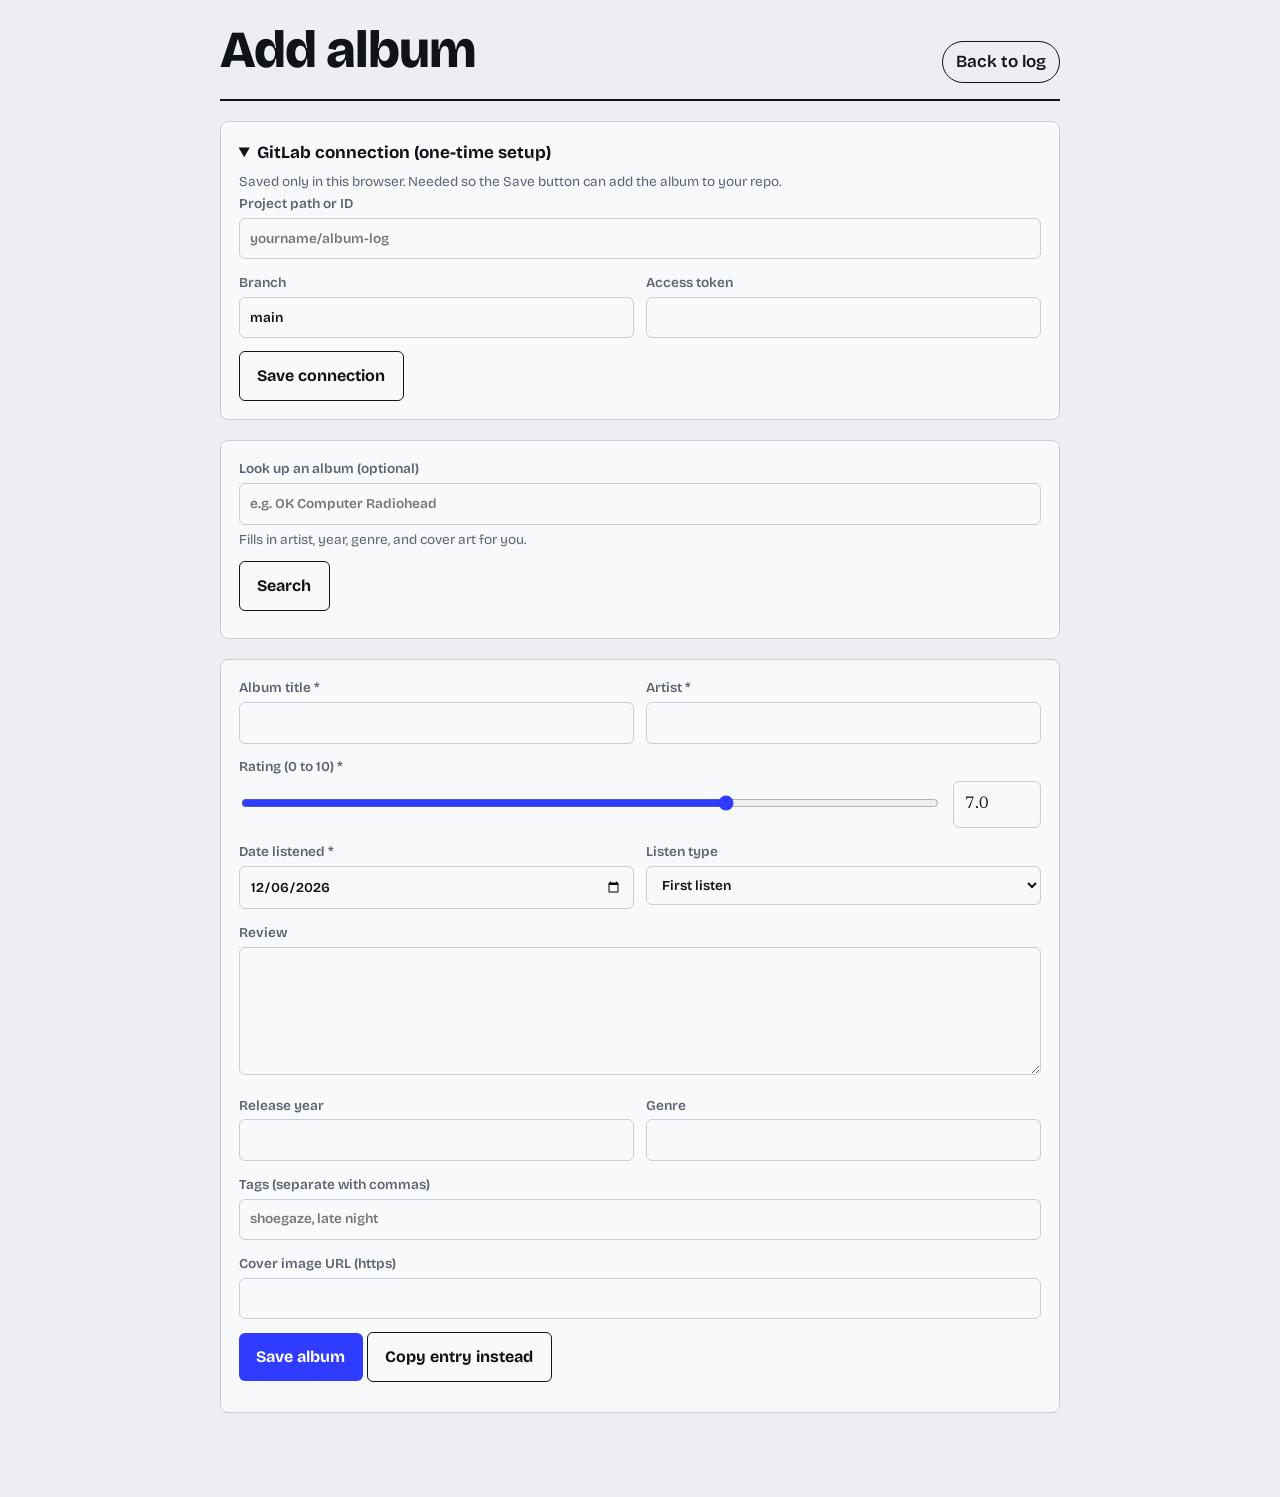
==== add.html @ ce9920da "Add files via upload" ====
<!doctype html>
<html lang="en">
<head>
<meta charset="utf-8">
<meta name="viewport" content="width=device-width, initial-scale=1">
<meta name="robots" content="noindex">
<title>Add album | Album Log</title>
<link rel="preconnect" href="https://fonts.googleapis.com">
<link rel="preconnect" href="https://fonts.gstatic.com" crossorigin>
<link href="https://fonts.googleapis.com/css2?family=Bricolage+Grotesque:wght@500;600;700;800&family=Newsreader:ital,wght@0,400;0,600;1,400&display=swap" rel="stylesheet">
<link rel="stylesheet" href="style.css">
</head>
<body>
<div class="wrap">
  <header class="site">
    <h1>Add album</h1>
    <nav><a href="index.html">Back to log</a></nav>
  </header>

  <details class="card" id="settings" style="margin-top:1.25rem">
    <summary>GitLab connection (one-time setup)</summary>
    <p class="hint">Saved only in this browser. Needed so the Save button can add the album to your repo.</p>
    <div class="field"><label>Project path or ID<input type="text" id="project" placeholder="yourname/album-log" autocapitalize="none"></label></div>
    <div class="row">
      <label>Branch<input type="text" id="branch" value="main" autocapitalize="none"></label>
      <label>Access token<input type="password" id="token" autocomplete="off"></label>
    </div>
    <button type="button" class="ghost" id="saveSettings">Save connection</button>
  </details>

  <div class="card">
    <label>Look up an album (optional)
      <input type="search" id="lookupQ" placeholder="e.g. OK Computer Radiohead">
    </label>
    <p class="hint">Fills in artist, year, genre, and cover art for you.</p>
    <button type="button" class="ghost" id="lookupBtn" style="margin-top:.6rem">Search</button>
    <div class="results" id="results"></div>
  </div>

  <form id="form" class="card">
    <div class="row">
      <label>Album title *<input type="text" id="title" required></label>
      <label>Artist *<input type="text" id="artist" required></label>
    </div>

    <div class="field">
      <label for="ratingNum">Rating (0 to 10) *</label>
      <div class="rate">
        <input type="range" id="ratingRange" min="0" max="10" step="0.1" value="7">
        <input type="number" id="ratingNum" min="0" max="10" step="0.1" value="7.0" required>
      </div>
    </div>

    <div class="row">
      <label>Date listened *<input type="date" id="date" required></label>
      <label>Listen type
        <select id="relisten"><option value="false">First listen</option><option value="true">Re-listen</option></select>
      </label>
    </div>

    <div class="field"><label>Review<textarea id="review"></textarea></label></div>

    <div class="row">
      <label>Release year<input type="number" id="year" min="1900" max="2100"></label>
      <label>Genre<input type="text" id="genre" list="genreList" autocomplete="off"></label>
    </div>
    <datalist id="genreList"></datalist>
    <div class="field"><label>Tags (separate with commas)<input type="text" id="tags" placeholder="shoegaze, late night"></label></div>
    <div class="field"><label>Cover image URL (https)<input type="text" id="cover" autocapitalize="none"></label></div>

    <button type="submit" id="saveBtn">Save album</button>
    <button type="button" class="ghost" id="copyBtn">Copy entry instead</button>
    <div class="msg" id="msg" role="status"></div>
  </form>
</div>

<script>
const $ = id => document.getElementById(id);
const KEY = "albumLogSettings";
let settings = {};
try { settings = JSON.parse(localStorage.getItem(KEY) || "{}"); } catch(e){}
$("project").value = settings.project || "";
$("branch").value = settings.branch || "main";
$("token").value = settings.token || "";
if(!settings.token || !settings.project) $("settings").open = true;
$("date").value = new Date().toLocaleDateString("en-CA");

$("saveSettings").onclick = () => {
  settings = {project:$("project").value.trim(), branch:$("branch").value.trim()||"main", token:$("token").value.trim()};
  localStorage.setItem(KEY, JSON.stringify(settings));
  say("Connection saved on this device.");
  $("settings").open = false;
  loadGenres();
};

// Rating slider and number box stay in sync
const clamp = v => Math.min(10, Math.max(0, Math.round(v*10)/10));
$("ratingRange").oninput = e => $("ratingNum").value = (+e.target.value).toFixed(1);
$("ratingNum").oninput = e => { if(e.target.value!=="") $("ratingRange").value = clamp(+e.target.value); };

function say(t, err){ $("msg").textContent = t; $("msg").className = "msg" + (err ? " err" : ""); }

function buildEntry(){
  const e = {
    title: $("title").value.trim(),
    artist: $("artist").value.trim(),
    rating: clamp(+$("ratingNum").value),
    dateListened: $("date").value,
    relisten: $("relisten").value === "true",
    review: $("review").value.trim()
  };
  if($("year").value) e.year = +$("year").value;
  if($("genre").value.trim()) e.genre = $("genre").value.trim();
  const tags = $("tags").value.split(",").map(t=>t.trim().toLowerCase()).filter(Boolean);
  e.tags = tags;
  const c = $("cover").value.trim();
  e.cover = /^https:\/\//.test(c) ? c : "";
  return e;
}

// GitLab helpers
const api = () => `https://gitlab.com/api/v4/projects/${encodeURIComponent(settings.project)}/repository/files/albums.json`;
const headers = () => ({"PRIVATE-TOKEN": settings.token, "Content-Type":"application/json"});
const decode = b64 => new TextDecoder().decode(Uint8Array.from(atob(b64), c => c.charCodeAt(0)));

async function getFile(){
  const r = await fetch(`${api()}?ref=${encodeURIComponent(settings.branch)}`, {headers:headers()});
  if(!r.ok) throw new Error(r.status===401 ? "GitLab rejected the token." : r.status===404 ? "Could not find albums.json. Check the project path and branch." : "GitLab error " + r.status);
  return r.json();
}

async function loadGenres(){
  if(!settings.token || !settings.project) return;
  try{
    const f = await getFile();
    const list = JSON.parse(decode(f.content));
    const genres = [...new Set(list.map(a=>a.genre).filter(Boolean))].sort();
    $("genreList").innerHTML = genres.map(g=>`<option value="${g.replace(/"/g,"&quot;")}">`).join("");
  }catch(e){}
}
loadGenres();

$("form").onsubmit = async ev => {
  ev.preventDefault();
  if(!settings.token || !settings.project){ $("settings").open = true; say("Add your GitLab connection first.", true); return; }
  $("saveBtn").disabled = true; say("Saving...");
  try{
    const f = await getFile();
    const list = JSON.parse(decode(f.content));
    const entry = buildEntry();
    list.push(entry);
    const r = await fetch(api(), {
      method:"PUT", headers:headers(),
      body: JSON.stringify({
        branch: settings.branch,
        content: JSON.stringify(list, null, 2) + "\n",
        commit_message: `Add album: ${entry.artist} - ${entry.title}`,
        last_commit_id: f.last_commit_id
      })
    });
    if(!r.ok) throw new Error(r.status===403 ? "Token does not have permission to write. It needs the api scope and Developer role or higher." : "Save failed (GitLab error " + r.status + "). Try again.");
    say("Saved. Your site will update in about a minute.");
    $("form").reset(); $("ratingRange").value = 7; $("ratingNum").value = "7.0"; $("date").value = new Date().toLocaleDateString("en-CA");
    loadGenres();
  }catch(e){ say(e.message, true); }
  $("saveBtn").disabled = false;
};

$("copyBtn").onclick = async () => {
  if(!$("title").value || !$("artist").value){ say("Enter a title and artist first.", true); return; }
  const text = JSON.stringify(buildEntry(), null, 2);
  try{ await navigator.clipboard.writeText(text); say("Copied. Paste it into albums.json, after a comma following the last entry."); }
  catch(e){ say("Could not copy automatically.", true); }
};

// MusicBrainz lookup
$("lookupBtn").onclick = async () => {
  const q = $("lookupQ").value.trim(); if(!q) return;
  $("results").innerHTML = '<p class="hint">Searching...</p>';
  try{
    const r = await fetch(`https://musicbrainz.org/ws/2/release-group/?query=${encodeURIComponent(q)}&limit=5&fmt=json`);
    const data = await r.json();
    const groups = data["release-groups"] || [];
    if(!groups.length){ $("results").innerHTML = '<p class="hint">No matches. Fill in the details by hand.</p>'; return; }
    $("results").innerHTML = "";
    groups.forEach(g => {
      const artist = (g["artist-credit"]||[]).map(a=>a.name).join("");
      const year = (g["first-release-date"]||"").slice(0,4);
      const b = document.createElement("button"); b.type = "button";
      b.textContent = `${g.title} by ${artist}${year ? " (" + year + ")" : ""}`;
      b.onclick = () => {
        $("title").value = g.title; $("artist").value = artist;
        if(year) $("year").value = year;
        const tags = (g.tags||[]).sort((a,b)=>b.count-a.count).map(t=>t.name);
        if(tags[0] && !$("genre").value) $("genre").value = tags[0].replace(/\b\w/g, c=>c.toUpperCase());
        if(tags.length > 1) $("tags").value = tags.slice(1,4).join(", ");
        $("cover").value = `https://coverartarchive.org/release-group/${g.id}/front-250`;
        $("results").innerHTML = ""; say("Filled in. Add your rating and review.");
        $("ratingNum").focus();
      };
      $("results").appendChild(b);
    });
  }catch(e){ $("results").innerHTML = '<p class="hint">Lookup failed. Fill in the details by hand.</p>'; }
};
$("lookupQ").addEventListener("keydown", e => { if(e.key==="Enter"){ e.preventDefault(); $("lookupBtn").click(); } });
</script>
</body>
</html>
---- style.css ----
:root{
  --paper:#ECEEF1; --card:#F8F9FB; --ink:#101418; --muted:#5B6470;
  --line:#C9CED6; --accent:#2F3BFF; --accent-ink:#fff; --danger:#B3261E;
  --head:"Bricolage Grotesque","Helvetica Neue",Arial,sans-serif;
  --body:"Newsreader",Georgia,"Times New Roman",serif;
}
@media (prefers-color-scheme:dark){
  :root{--paper:#12151A; --card:#1B1F26; --ink:#EEF0F4; --muted:#9AA3B0; --line:#333A45; --accent:#7C86FF; --accent-ink:#0D0F14; --danger:#FF8A80;}
}
*{box-sizing:border-box}
body{margin:0;background:var(--paper);color:var(--ink);font-family:var(--body);font-size:1.0625rem;line-height:1.6}
a{color:inherit}
:focus-visible{outline:3px solid var(--accent);outline-offset:2px}
.wrap{max-width:880px;margin:0 auto;padding:1.5rem 1.25rem 4rem}
header.site{display:flex;justify-content:space-between;align-items:baseline;gap:1rem;flex-wrap:wrap;padding-bottom:1rem;border-bottom:2px solid var(--ink)}
h1{font-family:var(--head);font-weight:800;font-size:clamp(2rem,6vw,3.25rem);line-height:1;margin:0;letter-spacing:-.02em}
nav a{font-family:var(--head);font-weight:600;text-decoration:none;padding:.4rem .8rem;border:1.5px solid var(--ink);border-radius:999px;display:inline-block}
nav a:hover{background:var(--ink);color:var(--paper)}
.summary{font-family:var(--head);color:var(--muted);margin:.75rem 0 1.25rem;display:flex;gap:1.25rem;flex-wrap:wrap}
.summary b{color:var(--ink)}
.filters{display:grid;grid-template-columns:repeat(auto-fit,minmax(150px,1fr));gap:.6rem;margin-bottom:1.5rem}
label{font-family:var(--head);font-size:.85rem;font-weight:600;color:var(--muted);display:block}
input,select,textarea,button{font:inherit}
input[type=text],input[type=search],input[type=number],input[type=date],input[type=password],select,textarea{
  width:100%;padding:.55rem .65rem;background:var(--card);color:var(--ink);border:1.5px solid var(--line);border-radius:6px;margin-top:.2rem}
textarea{min-height:8rem;resize:vertical}
button,.btn{font-family:var(--head);font-weight:700;background:var(--accent);color:var(--accent-ink);border:0;border-radius:6px;padding:.7rem 1.1rem;cursor:pointer;font-size:1rem}
button.ghost{background:transparent;color:var(--ink);border:1.5px solid var(--ink)}
button:disabled{opacity:.5;cursor:default}
.album{display:grid;grid-template-columns:5.5rem 6rem 1fr;gap:1.1rem;padding:1.4rem 0;border-bottom:1px solid var(--line)}
.score{font-family:var(--head);font-weight:800;font-size:3.25rem;line-height:.9;letter-spacing:-.04em}
.score small{display:block;font-size:.8rem;font-weight:600;color:var(--muted);letter-spacing:0;margin-top:.35rem}
.bar{height:5px;background:var(--line);margin-top:.5rem;border-radius:3px;overflow:hidden}
.bar i{display:block;height:100%;background:var(--accent)}
.cover{width:6rem;height:6rem;background:var(--line);border-radius:4px;object-fit:cover;display:flex;align-items:center;justify-content:center;font-family:var(--head);font-weight:800;color:var(--muted);font-size:1.6rem}
.album h2{font-family:var(--head);font-size:1.35rem;line-height:1.2;margin:0}
.album .by{font-family:var(--head);color:var(--muted);margin:.1rem 0 .5rem}
.meta{font-family:var(--head);font-size:.85rem;color:var(--muted);display:flex;flex-wrap:wrap;gap:.35rem .5rem;margin-bottom:.6rem}
.chip{border:1px solid var(--line);border-radius:999px;padding:.05rem .6rem}
.chip.re{border-color:var(--accent);color:var(--accent)}
.review{margin:0;white-space:pre-wrap}
.empty{padding:3rem 0;text-align:center;color:var(--muted);font-family:var(--head)}
.card{background:var(--card);border:1px solid var(--line);border-radius:8px;padding:1.1rem;margin-bottom:1.25rem}
.row{display:grid;grid-template-columns:repeat(auto-fit,minmax(180px,1fr));gap:.8rem;margin-bottom:.8rem}
.field{margin-bottom:.8rem}
.rate{display:flex;gap:.8rem;align-items:center}
.rate input[type=range]{flex:1;accent-color:var(--accent)}
.rate input[type=number]{width:5.5rem}
.msg{font-family:var(--head);margin-top:.8rem;font-weight:600}
.msg.err{color:var(--danger)}
.results{display:grid;gap:.4rem;margin-top:.6rem}
.results button{background:var(--paper);color:var(--ink);border:1px solid var(--line);text-align:left;font-weight:500}
details summary{font-family:var(--head);font-weight:700;cursor:pointer}
.hint{font-family:var(--head);font-size:.85rem;color:var(--muted);margin:.3rem 0 0}
@media (max-width:560px){
  .album{grid-template-columns:4.5rem 1fr;}
  .album .main{grid-column:1 / -1}
  .score{font-size:2.6rem}
  .cover{width:100%;height:auto;aspect-ratio:1;max-width:6rem}
}
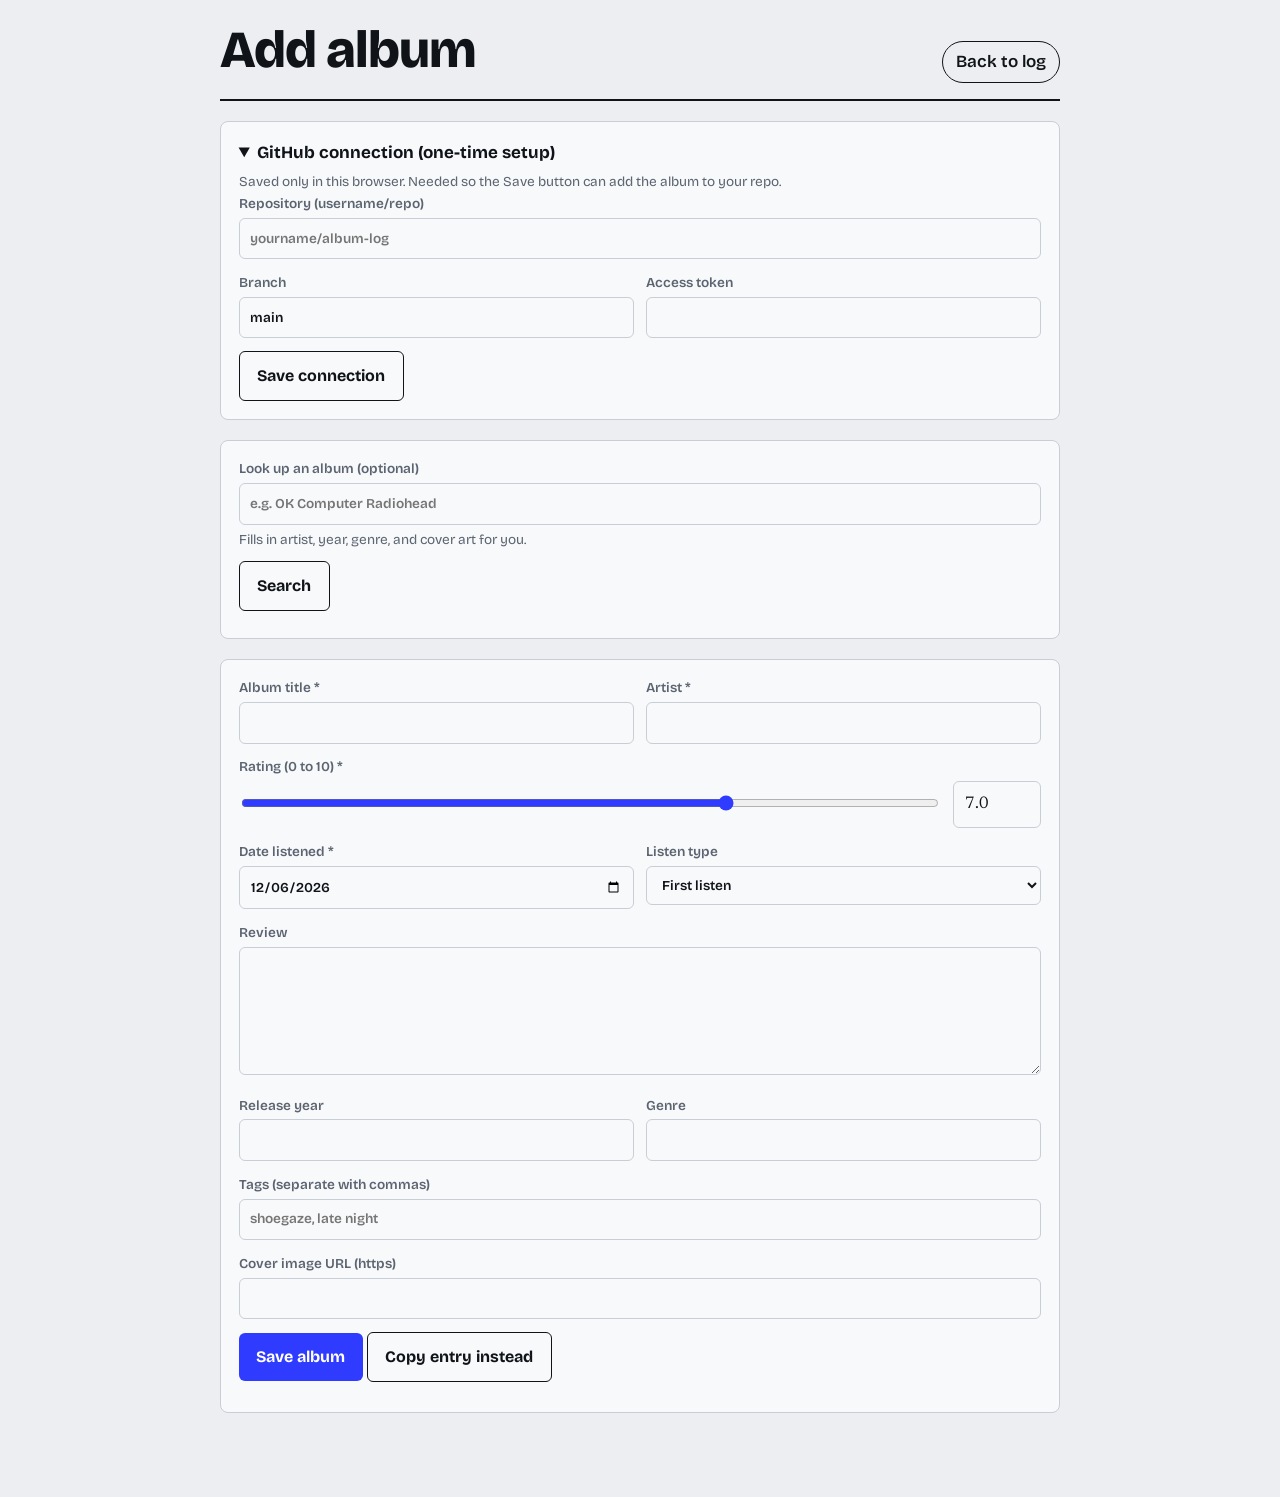
==== commit bb0a1db8: "Update add.html" ====
--- a/add.html
+++ b/add.html
@@ -18,9 +18,9 @@
   </header>
 
   <details class="card" id="settings" style="margin-top:1.25rem">
-    <summary>GitLab connection (one-time setup)</summary>
+    <summary>GitHub connection (one-time setup)</summary>
     <p class="hint">Saved only in this browser. Needed so the Save button can add the album to your repo.</p>
-    <div class="field"><label>Project path or ID<input type="text" id="project" placeholder="yourname/album-log" autocapitalize="none"></label></div>
+    <div class="field"><label>Repository (username/repo)<input type="text" id="project" placeholder="yourname/album-log" autocapitalize="none"></label></div>
     <div class="row">
       <label>Branch<input type="text" id="branch" value="main" autocapitalize="none"></label>
       <label>Access token<input type="password" id="token" autocomplete="off"></label>
@@ -118,14 +118,15 @@
   return e;
 }
 
-// GitLab helpers
-const api = () => `https://gitlab.com/api/v4/projects/${encodeURIComponent(settings.project)}/repository/files/albums.json`;
-const headers = () => ({"PRIVATE-TOKEN": settings.token, "Content-Type":"application/json"});
+// GitHub helpers
+const api = () => `https://api.github.com/repos/${settings.project}/contents/albums.json`;
+const headers = () => ({"Authorization": "Bearer " + settings.token, "Accept": "application/vnd.github+json", "Content-Type":"application/json"});
 const decode = b64 => new TextDecoder().decode(Uint8Array.from(atob(b64), c => c.charCodeAt(0)));
+const encode = text => { let bin = ""; new TextEncoder().encode(text).forEach(b => bin += String.fromCharCode(b)); return btoa(bin); };
 
 async function getFile(){
-  const r = await fetch(`${api()}?ref=${encodeURIComponent(settings.branch)}`, {headers:headers()});
-  if(!r.ok) throw new Error(r.status===401 ? "GitLab rejected the token." : r.status===404 ? "Could not find albums.json. Check the project path and branch." : "GitLab error " + r.status);
+  const r = await fetch(`${api()}?ref=${encodeURIComponent(settings.branch)}`, {headers:headers(), cache:"no-store"});
+  if(!r.ok) throw new Error(r.status===401 ? "GitHub rejected the token." : r.status===404 ? "Could not find albums.json. Check the repository name, branch, and token access." : "GitHub error " + r.status);
   return r.json();
 }
 
@@ -142,7 +143,7 @@
 
 $("form").onsubmit = async ev => {
   ev.preventDefault();
-  if(!settings.token || !settings.project){ $("settings").open = true; say("Add your GitLab connection first.", true); return; }
+  if(!settings.token || !settings.project){ $("settings").open = true; say("Add your GitHub connection first.", true); return; }
   $("saveBtn").disabled = true; say("Saving...");
   try{
     const f = await getFile();
@@ -153,12 +154,12 @@
       method:"PUT", headers:headers(),
       body: JSON.stringify({
         branch: settings.branch,
-        content: JSON.stringify(list, null, 2) + "\n",
-        commit_message: `Add album: ${entry.artist} - ${entry.title}`,
-        last_commit_id: f.last_commit_id
+        message: `Add album: ${entry.artist} - ${entry.title}`,
+        content: encode(JSON.stringify(list, null, 2) + "\n"),
+        sha: f.sha
       })
     });
-    if(!r.ok) throw new Error(r.status===403 ? "Token does not have permission to write. It needs the api scope and Developer role or higher." : "Save failed (GitLab error " + r.status + "). Try again.");
+    if(!r.ok) throw new Error(r.status===403 || r.status===404 ? "Token cannot write to this repo. It needs Contents: Read and write access." : r.status===409 || r.status===422 ? "The file changed while saving. Tap Save again." : "Save failed (GitHub error " + r.status + "). Try again.");
     say("Saved. Your site will update in about a minute.");
     $("form").reset(); $("ratingRange").value = 7; $("ratingNum").value = "7.0"; $("date").value = new Date().toLocaleDateString("en-CA");
     loadGenres();
